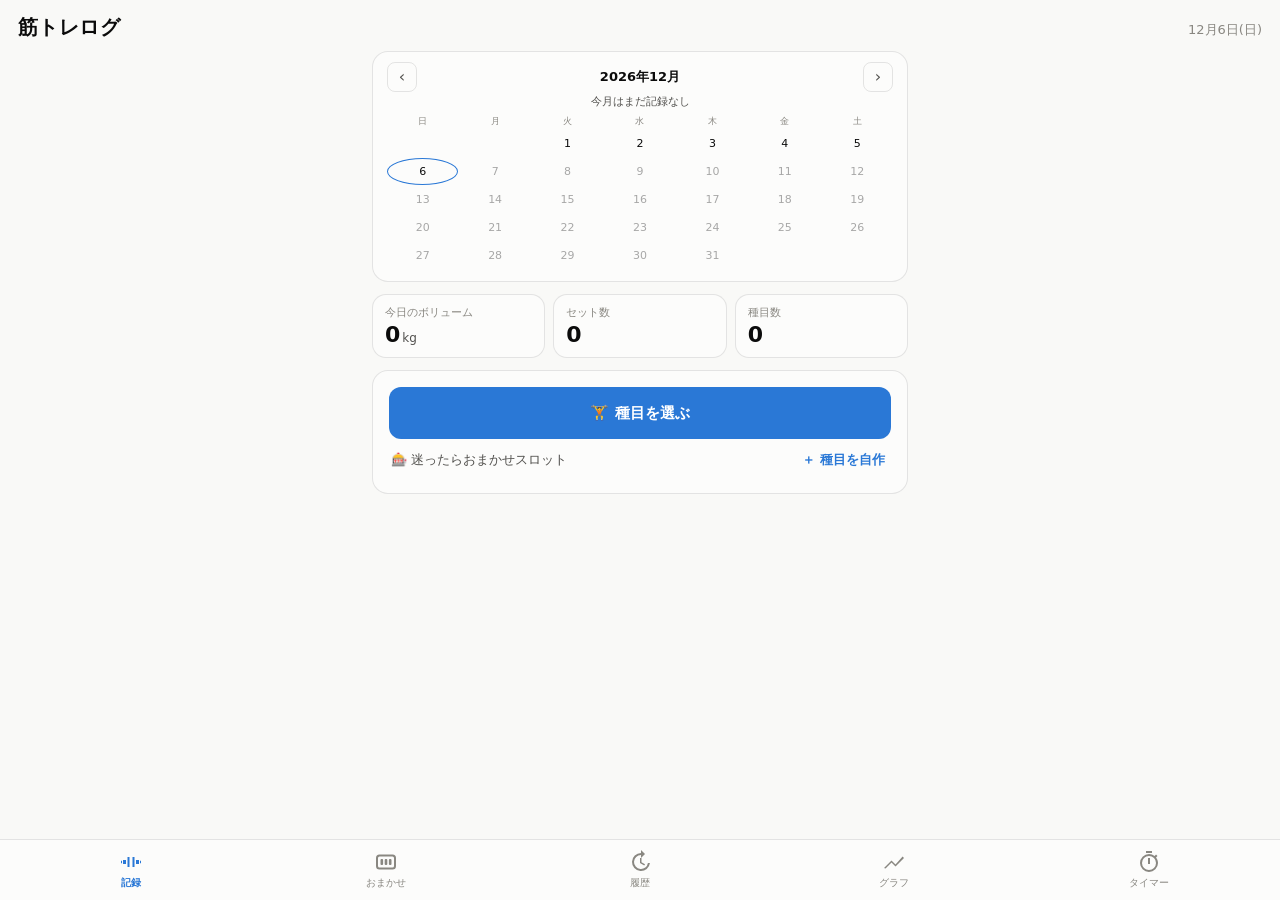
==== index.html @ 4a9fe986 "筋トレログ: PWA workout tracker with anatomy muscle map and form images" ====
﻿<!DOCTYPE html>
<html lang="ja">
<head>
<meta charset="UTF-8">
<meta name="viewport" content="width=device-width, initial-scale=1.0, viewport-fit=cover, user-scalable=no">
<title>筋トレログ</title>
<meta name="description" content="ワークアウト記録・レストタイマー・進捗グラフ">
<meta name="theme-color" content="#2a78d6">
<link rel="manifest" href="manifest.webmanifest">
<link rel="icon" type="image/png" sizes="192x192" href="icon-192.png">
<link rel="apple-touch-icon" href="apple-touch-icon.png">
<meta name="apple-mobile-web-app-capable" content="yes">
<meta name="mobile-web-app-capable" content="yes">
<meta name="apple-mobile-web-app-status-bar-style" content="black-translucent">
<meta name="apple-mobile-web-app-title" content="筋トレ">
<link rel="stylesheet" href="style.css?v=24">
</head>
<body>

<header class="app-header">
  <h1>筋トレログ</h1>
  <div class="header-date" id="headerDate"></div>
</header>

<main id="main">

  <!-- ============ 記録タブ ============ -->
  <section class="page active" id="page-log">
    <div class="card cal-card">
      <div class="cal-head">
        <button class="cal-nav" id="calPrev">‹</button>
        <div class="cal-title" id="calTitle"></div>
        <button class="cal-nav" id="calNext">›</button>
      </div>
      <div class="cal-summary" id="calSummary"></div>
      <div class="cal-grid" id="calGrid"></div>
    </div>

    <div class="stat-row">
      <div class="stat-tile">
        <div class="stat-label">今日のボリューム</div>
        <div class="stat-value"><span id="statVolume">0</span><span class="stat-unit">kg</span></div>
      </div>
      <div class="stat-tile">
        <div class="stat-label">セット数</div>
        <div class="stat-value"><span id="statSets">0</span></div>
      </div>
      <div class="stat-tile">
        <div class="stat-label">種目数</div>
        <div class="stat-value"><span id="statExercises">0</span></div>
      </div>
    </div>

    <div class="card" id="todayCard" hidden>
      <div class="card-title-row">
        <h2>今日のワークアウト ✅</h2>
        <span class="day-vol" id="todayCardSummary"></span>
      </div>
      <div class="session-row">
        <span class="session-item">開始 <b id="sessionStart">--:--</b></span>
        <span class="session-arrow">→</span>
        <span class="session-item">完了 <input type="time" id="sessionEndInput" class="session-end"><span class="session-nextday" id="sessionNextDay" hidden>翌日</span></span>
        <button class="btn-ghost" id="btnEndNow">今おわり</button>
        <span class="session-dur" id="sessionDur"></span>
      </div>
      <div id="todayCardList"></div>
    </div>

    <div class="card select-card">
      <button class="btn-primary btn-big" id="btnOpenPicker">🏋️ 種目を選ぶ</button>
      <div class="select-sub">
        <button class="slot-shortcut-sm" id="goSlot">🎰 迷ったらおまかせスロット</button>
        <button class="btn-ghost" id="btnAddExercise">＋ 種目を自作</button>
      </div>
    </div>

    <div class="card" id="setInputCard" hidden>
      <div class="card-title-row">
        <h2 class="ex-head" id="selectedExHead"><span id="selectedExIcon" class="ex-head-ico"></span><span id="selectedExName">種目</span><span class="detail-hint">詳細 ›</span></h2>
        <button class="btn-ghost btn-danger-ghost" id="btnDeleteExercise">種目削除</button>
      </div>
      <div class="ex-stats" id="exStats" hidden></div>
      <div class="input-col">
        <div class="stepper-block">
          <div class="stepper-label">重量 (kg)</div>
          <div class="stepper">
            <button class="stepper-btn stepper-btn-txt" data-step="-2.5" data-target="weight">−2.5</button>
            <button class="stepper-btn stepper-btn-txt" data-step="-0.5" data-target="weight">−0.5</button>
            <input type="number" id="inputWeight" inputmode="decimal" min="0" step="0.5" value="20">
            <button class="stepper-btn stepper-btn-txt" data-step="0.5" data-target="weight">+0.5</button>
            <button class="stepper-btn stepper-btn-txt" data-step="2.5" data-target="weight">+2.5</button>
          </div>
        </div>
        <div class="stepper-block">
          <div class="stepper-label">回数 (rep)</div>
          <div class="stepper">
            <button class="stepper-btn" data-step="-1" data-target="reps">−</button>
            <input type="number" id="inputReps" inputmode="numeric" min="1" step="1" value="10">
            <button class="stepper-btn" data-step="1" data-target="reps">＋</button>
          </div>
        </div>
      </div>
      <button class="btn-primary btn-big" id="btnLogSet">セットを記録</button>
      <div class="rest-row">
        <button class="btn-secondary rest-adj" id="btnRestMinus">−10</button>
        <button class="btn-secondary btn-rest-main" id="btnQuickRest">▶ 休憩タイマー 1:30</button>
        <button class="btn-secondary rest-adj" id="btnRestPlus">＋10</button>
      </div>
      <label class="toggle-row">
        <span>記録後に休憩タイマー自動スタート</span>
        <input type="checkbox" id="autoTimerToggle">
      </label>
      <div class="today-sets" id="todaySets"></div>
    </div>
  </section>

  <!-- ============ おまかせスロットタブ ============ -->
  <section class="page" id="page-slot">
    <div class="card slot-card">
      <div class="slot-head">
        <div class="slot-title">おまかせスロット</div>
        <div class="slot-lamp" id="slotLamp"><span>GOGO!</span></div>
      </div>
      <div class="slot-mode-label">今日はどこを鍛える？</div>
      <div class="chip-row slot-mode" id="slotModeChips"></div>
      <div class="slot-reels">
        <div class="slot-reel"><div class="reel-strip" id="reelStrip0"></div></div>
        <div class="slot-reel"><div class="reel-strip" id="reelStrip1"></div></div>
        <div class="slot-reel"><div class="reel-strip" id="reelStrip2"></div></div>
      </div>
      <div class="reel-tags" id="reelTags">
        <span>押す系</span><span>引く系</span><span>脚・体幹</span>
      </div>
      <div class="slot-stops">
        <button class="stop-btn stop-1" data-reel="0" disabled>STOP</button>
        <button class="stop-btn stop-2" data-reel="1" disabled>STOP</button>
        <button class="stop-btn stop-3" data-reel="2" disabled>STOP</button>
      </div>
      <button class="btn-primary btn-big" id="btnLever">🎰 レバーを引く</button>
      <div class="slot-hint" id="slotHint">迷った日はスロットにおまかせ！レバーを引いて3種目を決めよう</div>
    </div>
    <div class="card" id="slotResult" hidden>
      <h2>今日のメニュー 💪</h2>
      <div id="slotResultList"></div>
      <button class="btn-secondary btn-big" id="btnRespin">もう一回まわす</button>
    </div>
  </section>

  <!-- ============ 履歴タブ ============ -->
  <section class="page" id="page-history">
    <button class="slot-shortcut" id="btnAddPast">＋ 過去の記録を追加（日付を選んで記録）</button>
    <div id="historyList"></div>
    <div class="card data-card">
      <h2>データ管理</h2>
      <div class="btn-row">
        <button class="btn-secondary" id="btnExport">エクスポート</button>
        <button class="btn-secondary" id="btnImport">インポート</button>
        <button class="btn-secondary btn-danger" id="btnWipe">全削除</button>
      </div>
      <input type="file" id="importFile" accept="application/json" hidden>
    </div>
  </section>

  <!-- ============ グラフタブ ============ -->
  <section class="page" id="page-chart">
    <div class="card">
      <div class="chart-controls">
        <select id="chartExercise" class="select"></select>
        <div class="seg-control" id="metricSeg">
          <button data-metric="max" class="seg-btn active">最大重量</button>
          <button data-metric="volume" class="seg-btn">ボリューム</button>
          <button data-metric="e1rm" class="seg-btn">推定1RM</button>
          <button data-metric="reps" class="seg-btn">回数</button>
        </div>
        <div class="chip-row" id="rangeChips">
          <button class="chip" data-range="30">1ヶ月</button>
          <button class="chip active" data-range="90">3ヶ月</button>
          <button class="chip" data-range="0">全期間</button>
        </div>
      </div>
      <div class="stat-row chart-stats">
        <div class="stat-tile">
          <div class="stat-label">自己ベスト</div>
          <div class="stat-value stat-value-sm"><span id="chartBest">–</span></div>
        </div>
        <div class="stat-tile">
          <div class="stat-label">直近</div>
          <div class="stat-value stat-value-sm"><span id="chartLast">–</span></div>
        </div>
        <div class="stat-tile">
          <div class="stat-label">記録日数</div>
          <div class="stat-value stat-value-sm"><span id="chartDays">–</span></div>
        </div>
      </div>
      <div class="chart-wrap" id="chartWrap">
        <svg id="chartSvg"></svg>
        <div class="chart-tooltip" id="chartTooltip" hidden></div>
        <div class="chart-empty" id="chartEmpty" hidden>まだ記録がありません</div>
      </div>
    </div>
  </section>

  <!-- ============ タイマータブ ============ -->
  <section class="page" id="page-timer">
    <div class="card timer-card">
      <div class="timer-ring-wrap">
        <svg viewBox="0 0 240 240" id="timerSvg">
          <circle class="ring-bg" cx="120" cy="120" r="104"></circle>
          <circle class="ring-fg" cx="120" cy="120" r="104" id="ringFg"></circle>
        </svg>
        <div class="timer-center">
          <div class="timer-time" id="timerDisplay">1:30</div>
          <div class="timer-sub" id="timerSub">休憩タイマー</div>
        </div>
      </div>
      <div class="chip-row timer-presets" id="timerPresets">
        <button class="chip" data-sec="60">60秒</button>
        <button class="chip active" data-sec="90">90秒</button>
        <button class="chip" data-sec="120">2分</button>
        <button class="chip" data-sec="180">3分</button>
      </div>
      <div class="btn-row timer-adjust">
        <button class="btn-secondary" id="btnMinus10">−10秒</button>
        <button class="btn-secondary" id="btnPlus10">＋10秒</button>
      </div>
      <div class="btn-row">
        <button class="btn-primary btn-big" id="btnTimerStart">スタート</button>
        <button class="btn-secondary btn-big" id="btnTimerReset">リセット</button>
      </div>
      <label class="toggle-row">
        <span>終了時にサウンド</span>
        <input type="checkbox" id="soundToggle" checked>
      </label>
      <label class="toggle-row">
        <span>終了時に通知</span>
        <input type="checkbox" id="notifyToggle" checked>
      </label>
      <div class="notify-hint" id="notifyHint" hidden>iPhoneでは Safari の共有メニューから「ホーム画面に追加」したアプリでのみ通知が届きます（iOS 16.4以降）</div>
    </div>
  </section>

</main>

<!-- 実行中タイマーの浮きピル -->
<button class="timer-pill" id="timerPill" hidden>⏱ <span id="timerPillTime"></span></button>

<nav class="bottom-nav">
  <button class="nav-btn active" data-page="log">
    <svg viewBox="0 0 24 24"><path d="M4 14h3v-4H4v4zm13-4v4h3v-4h-3zM8.5 17h2V7h-2v10zm5-10v10h2V7h-2zM2 13.2h1v-2.4H2v2.4zm19-2.4v2.4h1v-2.4h-1z"/></svg>
    <span>記録</span>
  </button>
  <button class="nav-btn" data-page="slot">
    <svg viewBox="0 0 24 24"><rect x="3" y="5.5" width="18" height="13" rx="2.5" fill="none" stroke="currentColor" stroke-width="2"/><rect x="6.5" y="9" width="2.6" height="6" rx="1" /><rect x="10.7" y="9" width="2.6" height="6" rx="1"/><rect x="14.9" y="9" width="2.6" height="6" rx="1"/></svg>
    <span>おまかせ</span>
  </button>
  <button class="nav-btn" data-page="history">
    <svg viewBox="0 0 24 24"><path d="M13 3a9 9 0 1 0 8.95 10h-2.02A7 7 0 1 1 13 5v3l4-4-4-4v3zm-1 5v5l4.25 2.52.77-1.28-3.52-2.09V8H12z"/></svg>
    <span>履歴</span>
  </button>
  <button class="nav-btn" data-page="chart">
    <svg viewBox="0 0 24 24"><path d="M3.5 18.5l6-6 4 4L22 7.92 20.59 6.5l-7.09 8-4-4L2 18l1.5.5z"/></svg>
    <span>グラフ</span>
  </button>
  <button class="nav-btn" data-page="timer">
    <svg viewBox="0 0 24 24"><path d="M15 1H9v2h6V1zm-4 13h2V8h-2v6zm8.03-6.61l1.42-1.42-1.41-1.41-1.42 1.42A8.96 8.96 0 0 0 12 4a9 9 0 1 0 9 9c0-2.12-.74-4.07-1.97-5.61zM12 20a7 7 0 1 1 0-14 7 7 0 0 1 0 14z"/></svg>
    <span>タイマー</span>
  </button>
</nav>

<!-- 種目詳細サブページ -->
<div class="picker" id="exDetailPage" hidden>
  <div class="picker-head">
    <h2 class="ex-head"><span id="detailIcon" class="ex-head-ico"></span><span id="detailName"></span></h2>
    <button class="btn-ghost" id="detailClose">閉じる</button>
  </div>
  <div class="detail-sub" id="detailSub"></div>
  <div class="picker-list detail-body">
    <div class="detail-visual">
      <div class="detail-anim" id="detailAnim"></div>
      <div class="detail-muscle" id="muscleMap"></div>
    </div>
    <div class="muscle-label" id="muscleLabel"></div>
    <div class="stat-row">
      <div class="stat-tile"><div class="stat-label">自己ベスト</div><div class="stat-value stat-value-sm" id="dBest">–</div></div>
      <div class="stat-tile"><div class="stat-label">推定1RM</div><div class="stat-value stat-value-sm" id="dE1rm">–</div></div>
      <div class="stat-tile"><div class="stat-label">前回</div><div class="stat-value stat-value-sm" id="dPrev">–</div></div>
    </div>
    <div class="stat-row">
      <div class="stat-tile"><div class="stat-label">累計セット</div><div class="stat-value stat-value-sm" id="dSets">–</div></div>
      <div class="stat-tile"><div class="stat-label">総ボリューム</div><div class="stat-value stat-value-sm" id="dVol">–</div></div>
      <div class="stat-tile"><div class="stat-label">記録日数</div><div class="stat-value stat-value-sm" id="dDays">–</div></div>
    </div>
    <div class="btn-row detail-actions">
      <button class="btn-primary" id="detailGoLog">この種目を記録する</button>
      <button class="btn-secondary" id="detailGoChart">詳しいグラフ</button>
    </div>
    <button class="btn-secondary btn-big detail-video" id="detailVideo">▶ もっと詳しい動画を探す（YouTube）</button>
    <h2 class="detail-h2" id="detailChartTitle">推移（最大重量）</h2>
    <div class="detail-chart">
      <svg id="detailChartSvg"></svg>
      <div class="chart-empty" id="detailChartEmpty" hidden>まだ記録がありません</div>
    </div>
    <label class="field-label detail-memo-label">メモ（シート高さ・グリップ幅・マシン番号など）
      <textarea id="detailMemo" class="detail-memo" rows="3" placeholder="例: シート4、グリップ広め、フォーム注意点…"></textarea>
    </label>
    <h2 class="detail-h2">これまでの記録</h2>
    <div id="detailHistory"></div>
  </div>
</div>

<!-- 種目検索サブページ -->
<div class="picker" id="pickerPage" hidden>
  <div class="picker-head">
    <input type="search" id="pickerSearch" class="picker-search" placeholder="種目名で検索…">
    <button class="btn-ghost" id="pickerClose">閉じる</button>
  </div>
  <div class="chip-row" id="pickerPartChips"></div>
  <div class="chip-row equip-row" id="pickerEquipChips"></div>
  <div class="picker-list" id="pickerList"></div>
</div>

<!-- 種目追加モーダル -->
<div class="modal-backdrop" id="modalBackdrop" hidden>
  <div class="modal">
    <h2>種目を追加</h2>
    <label class="field-label">種目名
      <input type="text" id="newExName" placeholder="例: インクラインベンチ">
    </label>
    <label class="field-label">部位
      <select id="newExPart" class="select"></select>
    </label>
    <label class="field-label">器具
      <select id="newExEquip" class="select"></select>
    </label>
    <div class="btn-row">
      <button class="btn-secondary" id="btnModalCancel">キャンセル</button>
      <button class="btn-primary" id="btnModalAdd">追加</button>
    </div>
  </div>
</div>

<!-- 過去記録の追加・編集モーダル -->
<div class="modal-backdrop" id="editSetBackdrop" hidden>
  <div class="modal">
    <h2 id="editSetTitle">セットを追加</h2>
    <div class="edit-set-date" id="editSetDate"></div>
    <label class="field-label" id="editSetDateLabel" hidden>日付
      <input type="date" id="editSetDateInput">
    </label>
    <label class="field-label">種目
      <select id="editSetEx" class="select"></select>
    </label>
    <label class="field-label">重量 (kg)
      <input type="number" id="editSetWeight" step="0.5" min="0" inputmode="decimal">
    </label>
    <label class="field-label">回数 (rep)
      <input type="number" id="editSetReps" step="1" min="1" inputmode="numeric">
    </label>
    <div class="btn-row">
      <button class="btn-secondary" id="editSetCancel">キャンセル</button>
      <button class="btn-primary" id="editSetSave">保存</button>
    </div>
  </div>
</div>

<div class="toast" id="toast" hidden></div>

<script src="icons.js?v=24"></script>
<script src="muscle.js?v=24"></script>
<script src="app.js?v=24"></script>
</body>
</html>
---- style.css ----
/* ===== 筋トレログ ===== */
:root {
  color-scheme: light;
  --surface-1: #fcfcfb;      /* card / chart surface */
  --page: #f9f9f7;           /* page plane */
  --text-primary: #0b0b0b;
  --text-secondary: #52514e;
  --text-muted: #898781;
  --grid: #e1e0d9;
  --baseline: #c3c2b7;
  --border: rgba(11, 11, 11, 0.10);
  --series-1: #2a78d6;       /* categorical slot 1 (blue) */
  --series-1-soft: rgba(42, 120, 214, 0.12);
  --accent: #2a78d6;
  --accent-ink: #ffffff;
  --danger: #d03b3b;
  --good: #006300;
  --nav-bg: rgba(252, 252, 251, 0.92);
}
@media (prefers-color-scheme: dark) {
  :root:not([data-theme="light"]) {
    color-scheme: dark;
    --surface-1: #1a1a19;
    --page: #0d0d0d;
    --text-primary: #ffffff;
    --text-secondary: #c3c2b7;
    --text-muted: #898781;
    --grid: #2c2c2a;
    --baseline: #383835;
    --border: rgba(255, 255, 255, 0.10);
    --series-1: #3987e5;
    --series-1-soft: rgba(57, 135, 229, 0.16);
    --accent: #3987e5;
    --accent-ink: #ffffff;
    --danger: #e66767;
    --good: #0ca30c;
    --nav-bg: rgba(26, 26, 25, 0.92);
  }
}

* { margin: 0; padding: 0; box-sizing: border-box; }
[hidden] { display: none !important; }
html { -webkit-text-size-adjust: 100%; }
body {
  font-family: system-ui, -apple-system, "Segoe UI", "Hiragino Sans", "Yu Gothic UI", sans-serif;
  background: var(--page);
  color: var(--text-primary);
  min-height: 100dvh;
  padding-bottom: calc(72px + env(safe-area-inset-bottom));
  -webkit-tap-highlight-color: transparent;
  overscroll-behavior-y: contain;
}
button { font-family: inherit; cursor: pointer; }
input, select { font-family: inherit; }

/* ===== header ===== */
.app-header {
  display: flex; align-items: baseline; justify-content: space-between;
  padding: calc(14px + env(safe-area-inset-top)) 18px 10px;
}
.app-header h1 { font-size: 20px; font-weight: 700; letter-spacing: 0.02em; }
.header-date { font-size: 13px; color: var(--text-muted); }

/* ===== pages ===== */
main { padding: 0 12px; max-width: 560px; margin: 0 auto; }
.page { display: none; }
.page.active { display: block; }

/* ===== cards & tiles ===== */
.card {
  background: var(--surface-1);
  border: 1px solid var(--border);
  border-radius: 16px;
  padding: 16px;
  margin-bottom: 12px;
}
.card h2 { font-size: 15px; font-weight: 600; margin-bottom: 10px; }
.card-title-row { display: flex; justify-content: space-between; align-items: center; margin-bottom: 10px; }
.card-title-row h2 { margin-bottom: 0; }

.stat-row { display: flex; gap: 8px; margin-bottom: 12px; }
.stat-tile {
  flex: 1; background: var(--surface-1); border: 1px solid var(--border);
  border-radius: 14px; padding: 10px 12px; min-width: 0;
}
.stat-label { font-size: 11px; color: var(--text-muted); margin-bottom: 2px; white-space: nowrap; }
.stat-value { font-size: 22px; font-weight: 700; }
.stat-value-sm { font-size: 17px; }
.stat-unit { font-size: 12px; font-weight: 400; color: var(--text-secondary); margin-left: 2px; }

/* ===== chips ===== */
.chip-row { display: flex; gap: 6px; flex-wrap: wrap; margin-bottom: 10px; }
.chip {
  border: 1px solid var(--border); background: transparent; color: var(--text-secondary);
  border-radius: 999px; padding: 6px 13px; font-size: 13px;
}
.chip.active { background: var(--accent); color: var(--accent-ink); border-color: var(--accent); font-weight: 600; }
.equip-row { padding-top: 2px; border-top: 1px dashed var(--grid); }
.chip-sm { padding: 4px 11px; font-size: 12px; }

/* ===== exercise grid ===== */
.exercise-grid { display: grid; grid-template-columns: repeat(2, 1fr); gap: 8px; }
.ex-btn {
  border: 1px solid var(--border); background: transparent; color: var(--text-primary);
  border-radius: 12px; padding: 10px; font-size: 14px; text-align: left;
  display: flex; flex-direction: row; align-items: center; gap: 9px;
}
.ex-ico { flex-shrink: 0; color: var(--text-secondary); }
.ex-ico svg { width: 30px; height: 30px; display: block; }
.ex-txt { display: flex; flex-direction: column; gap: 2px; min-width: 0; }
.ex-btn .ex-name { white-space: nowrap; overflow: hidden; text-overflow: ellipsis; }
.ex-btn .ex-part { font-size: 11px; color: var(--text-muted); }
.ex-btn.active { border-color: var(--accent); background: var(--series-1-soft); }
.ex-btn.active .ex-name { color: var(--accent); font-weight: 700; }
.ex-btn.active .ex-ico { color: var(--accent); }
.ex-head { display: flex; align-items: center; gap: 8px; min-width: 0; }
.ex-head-ico { color: var(--accent); flex-shrink: 0; }
.ex-head-ico svg { width: 26px; height: 26px; display: block; }

/* ===== steppers ===== */
.input-col { display: flex; flex-direction: column; gap: 10px; margin-bottom: 12px; }
.stepper-block { flex: 1; }
.stepper-btn.stepper-btn-txt { font-size: 13px; font-weight: 700; width: 52px; }
.stepper-label { font-size: 12px; color: var(--text-muted); margin-bottom: 4px; }
.stepper { display: flex; border: 1px solid var(--border); border-radius: 12px; overflow: hidden; }
.stepper-btn {
  width: 46px; min-height: 48px; border: none; background: transparent;
  font-size: 20px; color: var(--accent); flex-shrink: 0;
}
.stepper input {
  flex: 1; width: 100%; min-width: 0; border: none; background: transparent; text-align: center;
  font-size: 20px; font-weight: 700; color: var(--text-primary); outline: none;
  -moz-appearance: textfield; appearance: textfield;
}
.stepper input::-webkit-outer-spin-button, .stepper input::-webkit-inner-spin-button { -webkit-appearance: none; }

/* ===== buttons ===== */
.btn-primary {
  background: var(--accent); color: var(--accent-ink); border: none;
  border-radius: 12px; padding: 12px 18px; font-size: 15px; font-weight: 700;
}
.btn-primary:active { opacity: 0.85; }
.btn-secondary {
  background: transparent; color: var(--text-primary); border: 1px solid var(--border);
  border-radius: 12px; padding: 12px 18px; font-size: 14px; font-weight: 600;
}
.btn-big { width: 100%; min-height: 52px; }
.btn-ghost {
  background: none; border: none; color: var(--accent); font-size: 13px; font-weight: 600; padding: 6px;
}
.btn-danger { color: var(--danger); border-color: var(--danger); }
.btn-danger-ghost { color: var(--danger); }
.btn-row { display: flex; gap: 8px; }
.btn-row > * { flex: 1; }

.toggle-row {
  display: flex; justify-content: space-between; align-items: center;
  font-size: 13px; color: var(--text-secondary); margin-top: 12px; gap: 8px;
}
.toggle-row input { width: 20px; height: 20px; accent-color: var(--accent); flex-shrink: 0; }

/* ===== today's sets ===== */
.today-sets { margin-top: 14px; }
.set-row {
  display: flex; align-items: center; gap: 10px; padding: 9px 4px;
  border-top: 1px solid var(--grid); font-size: 14px;
}
.set-num { color: var(--text-muted); font-size: 12px; width: 44px; flex-shrink: 0; }
.set-detail { flex: 1; font-variant-numeric: tabular-nums; }
.set-vol { color: var(--text-secondary); font-size: 12px; }
.set-del {
  border: none; background: none; color: var(--text-muted); font-size: 17px;
  width: 34px; height: 34px; border-radius: 8px; flex-shrink: 0;
}
.set-del:active { color: var(--danger); }
.set-best { color: var(--good); font-size: 11px; font-weight: 700; }

/* ===== history ===== */
.day-card { margin-bottom: 12px; }
.day-head { display: flex; justify-content: space-between; align-items: baseline; margin-bottom: 8px; }
.day-date { font-size: 15px; font-weight: 700; }
.day-vol { font-size: 12px; color: var(--text-secondary); }
.day-ex { padding: 8px 0; border-top: 1px solid var(--grid); }
.day-ex-name { font-size: 13px; font-weight: 600; margin-bottom: 4px; }
.day-ex-sets { display: flex; flex-wrap: wrap; gap: 5px; }
.hist-set {
  display: inline-flex; align-items: center; gap: 5px;
  border: 1px solid var(--border); border-radius: 8px; padding: 4px 8px;
  font-size: 12px; font-variant-numeric: tabular-nums; color: var(--text-secondary);
}
.hist-set button { border: none; background: none; color: var(--text-muted); font-size: 13px; padding: 0 1px; }
.history-empty { text-align: center; color: var(--text-muted); padding: 44px 0; font-size: 14px; }
.session-row {
  display: flex; align-items: center; gap: 7px; flex-wrap: wrap;
  font-size: 12px; color: var(--text-secondary); margin-bottom: 10px;
}
.session-item b { font-size: 14px; color: var(--text-primary); font-variant-numeric: tabular-nums; }
.session-arrow { color: var(--text-muted); }
.session-end {
  border: 1px solid var(--border); border-radius: 8px; padding: 4px 6px;
  background: transparent; color: var(--text-primary); font-size: 13px; font-family: inherit;
}
.session-dur { color: var(--good); font-weight: 700; font-size: 13px; }
.day-time { font-size: 12px; color: var(--text-muted); margin: -2px 0 6px; }
.ex-stats { display: flex; gap: 6px; margin-bottom: 12px; }
.ex-stat {
  flex: 1; min-width: 0; border: 1px solid var(--border); border-radius: 10px; padding: 6px 9px;
}
.ex-stat-label { display: block; font-size: 10px; color: var(--text-muted); }
.ex-stat-val { display: block; font-size: 13px; font-weight: 700; white-space: nowrap; overflow: hidden; text-overflow: ellipsis; }
.ex-stat-empty { font-size: 12px; color: var(--text-muted); border-style: dashed; }
.today-ex-name {
  display: flex; align-items: center; gap: 8px; width: 100%;
  background: none; border: none; color: var(--text-primary);
  font-size: 13px; font-weight: 600; padding: 0 0 5px; text-align: left;
}
.today-ex-ico { color: var(--accent); flex-shrink: 0; }
.today-ex-ico svg { width: 22px; height: 22px; display: block; }
.today-ex-label { flex: 1; min-width: 0; overflow: hidden; text-overflow: ellipsis; white-space: nowrap; }
.today-ex-count { color: var(--good); font-size: 12px; flex-shrink: 0; }
.data-card h2 { margin-bottom: 10px; }

/* ===== chart ===== */
.chart-controls { display: flex; flex-direction: column; gap: 10px; margin-bottom: 12px; }
.select {
  width: 100%; padding: 11px 12px; border: 1px solid var(--border); border-radius: 12px;
  background: var(--surface-1); color: var(--text-primary); font-size: 15px;
}
.seg-control { display: flex; border: 1px solid var(--border); border-radius: 12px; overflow: hidden; }
.seg-btn {
  flex: 1; border: none; background: transparent; color: var(--text-secondary);
  padding: 9px 2px; font-size: 12px;
}
.seg-btn.active { background: var(--accent); color: var(--accent-ink); font-weight: 700; }
.chart-stats { margin-bottom: 8px; }
.chart-wrap { position: relative; width: 100%; height: 240px; }
#chartSvg { width: 100%; height: 100%; display: block; touch-action: pan-y; }
.chart-tooltip {
  position: absolute; pointer-events: none; background: var(--surface-1);
  border: 1px solid var(--border); border-radius: 10px; padding: 7px 10px;
  font-size: 12px; box-shadow: 0 4px 14px rgba(0,0,0,0.18); white-space: nowrap; z-index: 5;
}
.chart-tooltip .tt-date { color: var(--text-muted); font-size: 11px; }
.chart-tooltip .tt-val { font-weight: 700; font-size: 14px; }
.chart-empty {
  position: absolute; inset: 0; display: flex; align-items: center; justify-content: center;
  color: var(--text-muted); font-size: 14px;
}

/* ===== おまかせスロット ===== */
.slot-shortcut {
  display: block; width: 100%; text-align: left;
  background: var(--surface-1); border: 1px dashed var(--accent);
  border-radius: 14px; padding: 12px 14px; margin-bottom: 12px;
  color: var(--text-secondary); font-size: 13px;
}
.slot-shortcut b { color: var(--accent); }
.slot-card { display: flex; flex-direction: column; gap: 12px; }
.slot-mode-label { font-size: 12px; color: var(--text-muted); margin-bottom: -6px; }
.slot-mode { margin-bottom: 0; }
.rest-row { display: flex; gap: 8px; margin-top: 8px; }
.rest-adj { width: 62px; flex-shrink: 0; padding: 12px 0; font-variant-numeric: tabular-nums; }
.btn-rest-main { flex: 1; min-height: 52px; }
.title-actions { display: flex; gap: 2px; flex-shrink: 0; }

/* ===== カレンダー（コンパクト） ===== */
.cal-card { padding: 10px 14px 12px; }
.cal-head { display: flex; align-items: center; justify-content: space-between; margin-bottom: 2px; }
.cal-nav {
  width: 30px; height: 30px; border: 1px solid var(--border); border-radius: 8px;
  background: none; color: var(--text-secondary); font-size: 16px; line-height: 1;
}
.cal-title { font-size: 13px; font-weight: 700; }
.cal-summary { font-size: 11px; color: var(--text-secondary); margin-bottom: 5px; text-align: center; }
.cal-grid { display: grid; grid-template-columns: repeat(7, 1fr); gap: 1px; }
.cal-w { text-align: center; font-size: 9px; color: var(--text-muted); padding: 1px 0; }
.cal-day {
  height: 27px; display: flex; align-items: center; justify-content: center;
  border: none; background: none; border-radius: 50%; font-size: 11px;
  color: var(--text-primary); font-variant-numeric: tabular-nums; position: relative; padding: 0;
}
.cal-day.hit { background: var(--series-1-soft); color: var(--accent); font-weight: 700; }
.cal-day.hit::after {
  content: ""; position: absolute; bottom: 1px; width: 3px; height: 3px;
  border-radius: 50%; background: var(--accent);
}
.cal-day.today { outline: 1.5px solid var(--accent); outline-offset: -1.5px; }

/* ===== 種目選択カード ===== */
.select-card { display: flex; flex-direction: column; gap: 4px; }
.select-sub { display: flex; align-items: center; justify-content: space-between; gap: 8px; }
.slot-shortcut-sm {
  background: none; border: none; color: var(--text-secondary); font-size: 13px;
  padding: 8px 2px; text-align: left;
}

/* ===== 種目詳細サブページ ===== */
.detail-hint { font-size: 11px; color: var(--text-muted); font-weight: 400; flex-shrink: 0; }
#selectedExHead { cursor: pointer; }
.detail-sub { font-size: 12px; color: var(--text-muted); margin: -4px 0 10px; }
.detail-body { display: flex; flex-direction: column; gap: 4px; }
.detail-actions { margin: 8px 0; }
.detail-actions > * { padding: 12px 8px; font-size: 14px; }
.detail-memo {
  width: 100%; border: 1px solid var(--border); border-radius: 12px; padding: 10px 12px;
  background: transparent; color: var(--text-primary); font-size: 14px; font-family: inherit;
  resize: vertical;
}
.detail-memo-label { margin-bottom: 8px; }
.detail-h2 { font-size: 14px; font-weight: 700; margin: 6px 0 2px; }
.detail-video { margin: 2px 0 6px; }
.detail-visual {
  display: flex; justify-content: space-around; align-items: center;
  gap: 8px; padding: 6px 0 2px;
}
.detail-anim { position: relative; flex-shrink: 0; }
/* 実写フォーム画像 (開始⇄終了クロスフェード) */
.anim-photo {
  position: relative; width: 148px; height: 128px;
  background: #fff; border-radius: 12px; border: 1px solid var(--border);
  overflow: hidden;
}
.anim-photo img {
  position: absolute; inset: 4px; width: calc(100% - 8px); height: calc(100% - 8px);
  object-fit: contain;
}
.ap-pair .ap1 { animation: ap-fade 2.6s ease-in-out infinite; }
@keyframes ap-fade {
  0%, 42% { opacity: 0; }
  50%, 92% { opacity: 1; }
  100% { opacity: 0; }
}
.ap-single .ap0 { animation: ap-zoom 3s ease-in-out infinite; }
@keyframes ap-zoom {
  0%, 100% { transform: scale(1); }
  50% { transform: scale(1.06); }
}
/* フォームアニメも「白グレーの体 + 効く部位だけ赤」で筋肉マップとお揃いに */
.detail-anim svg { width: 124px; height: 124px; color: var(--text-muted); display: block; }
.detail-anim::after {
  content: "フォーム"; position: absolute; bottom: -4px; left: 50%; transform: translateX(-50%);
  font-size: 10px; color: var(--text-muted); white-space: nowrap;
}
.detail-muscle { flex-shrink: 0; }
.detail-muscle > svg { width: 150px; height: 116px; display: block; }
.photo-wrap { display: flex; justify-content: center; gap: 12px; align-items: flex-end; }
.photo-body { position: relative; height: 150px; }
.photo-body img { height: 100%; width: auto; display: block; }
.photo-ov { position: absolute; inset: 0; width: 100%; height: 100%; }
.pm {
  position: absolute; inset: 0; pointer-events: none;
  -webkit-mask-size: 100% 100%; mask-size: 100% 100%;
  -webkit-mask-repeat: no-repeat; mask-repeat: no-repeat;
  mix-blend-mode: multiply;
}
.pm-main { background: #e3202a; animation: pm-pulse 1.5s ease-in-out infinite; }
.pm-sub { background: #ff9100; opacity: 0.72; }
@keyframes pm-pulse { 0%, 100% { opacity: 0.78; } 50% { opacity: 1; } }
.photo-tag {
  position: absolute; bottom: -12px; left: 50%; transform: translateX(-50%);
  font-size: 9px; color: var(--text-muted);
}
.photo-credit { text-align: center; font-size: 8.5px; color: var(--text-muted); margin-top: 14px; }
.muscle-label {
  font-size: 12px; color: var(--text-secondary); text-align: center;
  margin: 6px 0 8px; line-height: 1.6;
}
.cal-day.future { opacity: 0.35; }
.detail-chart { position: relative; height: 150px; margin-bottom: 6px; }
#detailChartSvg { width: 100%; height: 100%; display: block; }
.day-head-r { display: flex; align-items: center; gap: 2px; }
.day-add { padding: 2px 4px; font-size: 12px; }
.hist-set-edit { border: none; background: none; color: inherit; font: inherit; padding: 0; }
.edit-set-date { font-size: 13px; color: var(--text-secondary); margin-top: -8px; }
#editSetDateInput {
  padding: 10px 12px; border: 1px solid var(--border); border-radius: 12px;
  background: transparent; color: var(--text-primary); font-size: 15px; font-family: inherit;
}
.session-nextday { font-size: 10px; color: var(--danger); font-weight: 700; margin-left: 3px; }
.day-ex-link {
  background: none; border: none; padding: 0; font: inherit; text-align: left;
  color: var(--accent); width: auto;
}

/* ===== 種目検索サブページ ===== */
.picker {
  position: fixed; inset: 0; z-index: 45; background: var(--page);
  display: flex; flex-direction: column;
  padding: calc(12px + env(safe-area-inset-top)) 14px calc(12px + env(safe-area-inset-bottom));
}
.picker-head { display: flex; gap: 8px; align-items: center; margin-bottom: 10px; }
.picker-search {
  flex: 1; padding: 11px 14px; border: 1px solid var(--border); border-radius: 12px;
  background: var(--surface-1); color: var(--text-primary); font-size: 15px; outline: none;
}
.picker-search:focus { border-color: var(--accent); }
.picker-list { flex: 1; overflow-y: auto; -webkit-overflow-scrolling: touch; }
.picker-row {
  display: flex; align-items: center; gap: 10px; width: 100%;
  padding: 10px 6px; background: none; border: none; border-bottom: 1px solid var(--grid);
  color: var(--text-primary); text-align: left; font-size: 14px;
}
.picker-row:active { background: var(--series-1-soft); }
.pr-ico { color: var(--text-secondary); flex-shrink: 0; }
.pr-ico svg { width: 32px; height: 32px; display: block; }
.pr-txt { flex: 1; min-width: 0; }
.pr-name { display: block; font-weight: 600; white-space: nowrap; overflow: hidden; text-overflow: ellipsis; }
.pr-sub { display: block; font-size: 12px; color: var(--text-muted); }
.slot-head { display: flex; justify-content: space-between; align-items: center; }
.slot-title { font-size: 15px; font-weight: 700; }
.slot-lamp {
  border: 2px solid var(--border); border-radius: 999px; padding: 4px 14px;
  font-size: 13px; font-weight: 800; letter-spacing: 0.06em; color: var(--text-muted);
  font-style: italic; user-select: none; transition: all 0.2s;
}
.slot-lamp.lit {
  color: #7a4c00; background: #ffd94a; border-color: #f5b301;
  animation: lamp-flash 0.45s infinite alternate;
}
@keyframes lamp-flash {
  from { box-shadow: 0 0 6px 1px rgba(255, 200, 20, 0.55); }
  to   { box-shadow: 0 0 22px 6px rgba(255, 180, 0, 0.9); background: #ffe98a; }
}
.slot-reels { display: flex; gap: 8px; }
.slot-reel {
  flex: 1; height: 92px; overflow: hidden; position: relative;
  border: 2px solid var(--border); border-radius: 12px; background: var(--page);
  min-width: 0;
}
.slot-reel::before, .slot-reel::after {
  content: ""; position: absolute; left: 0; right: 0; height: 14px; z-index: 2; pointer-events: none;
}
.slot-reel::before { top: 0; background: linear-gradient(var(--page), transparent); }
.slot-reel::after { bottom: 0; background: linear-gradient(transparent, var(--page)); }
.reel-strip { will-change: transform; }
.reel-strip.blur { filter: blur(1.5px); }
.reel-item {
  height: 92px; display: flex; flex-direction: column; align-items: center;
  justify-content: center; gap: 5px; padding: 4px 3px;
}
.reel-item svg { width: 36px; height: 36px; color: var(--text-primary); }
.reel-item span {
  font-size: 10.5px; line-height: 1.15; text-align: center; color: var(--text-secondary);
  overflow: hidden; max-height: 2.3em;
}
.reel-tags { display: flex; gap: 8px; margin-top: -6px; }
.reel-tags span { flex: 1; text-align: center; font-size: 10px; color: var(--text-muted); }
.slot-stops { display: flex; gap: 8px; justify-content: space-around; }
.stop-btn {
  width: 58px; height: 58px; border-radius: 50%; border: none;
  color: #fff; font-size: 11px; font-weight: 800; letter-spacing: 0.04em;
  box-shadow: 0 4px 0 rgba(0, 0, 0, 0.25); transition: transform 0.06s, box-shadow 0.06s;
}
.stop-btn:active { transform: translateY(3px); box-shadow: 0 1px 0 rgba(0, 0, 0, 0.25); }
.stop-btn:disabled { opacity: 0.35; box-shadow: none; }
.stop-1 { background: #2a78d6; }
.stop-2 { background: #eda100; }
.stop-3 { background: #e34948; }
.slot-hint { font-size: 12px; color: var(--text-muted); text-align: center; }
.slot-result-row {
  display: flex; align-items: center; gap: 10px; padding: 10px 0;
  border-top: 1px solid var(--grid);
}
.slot-result-row .sr-ico { color: var(--accent); flex-shrink: 0; }
.slot-result-row .sr-ico svg { width: 34px; height: 34px; display: block; }
.sr-txt { flex: 1; min-width: 0; }
.sr-name, .sr-prev { display: block; }
.sr-name { font-size: 14px; font-weight: 700; }
.sr-prev { font-size: 12px; color: var(--text-muted); }
.sr-go {
  flex-shrink: 0; border: 1px solid var(--accent); color: var(--accent); background: none;
  border-radius: 10px; padding: 8px 12px; font-size: 13px; font-weight: 700;
}
#slotResult .btn-big { margin-top: 12px; }

/* ===== timer ===== */
.timer-card { display: flex; flex-direction: column; gap: 14px; align-items: center; padding-top: 22px; }
.timer-ring-wrap { position: relative; width: min(64vw, 250px); aspect-ratio: 1; }
#timerSvg { width: 100%; height: 100%; transform: rotate(-90deg); }
.ring-bg { fill: none; stroke: var(--grid); stroke-width: 10; }
.ring-fg {
  fill: none; stroke: var(--series-1); stroke-width: 10; stroke-linecap: round;
  stroke-dasharray: 653.45; stroke-dashoffset: 0; transition: stroke-dashoffset 0.3s linear;
}
.timer-center {
  position: absolute; inset: 0; display: flex; flex-direction: column;
  align-items: center; justify-content: center; gap: 2px;
}
.timer-time { font-size: 46px; font-weight: 700; font-variant-numeric: tabular-nums; }
.timer-sub { font-size: 12px; color: var(--text-muted); }
.timer-presets, .timer-adjust { margin-bottom: 0; }
.timer-card .btn-row { width: 100%; }
.timer-card .toggle-row { width: 100%; margin-top: 0; }
.notify-hint { font-size: 11px; color: var(--text-muted); line-height: 1.5; }

/* 実行中タイマーピル */
.timer-pill {
  position: fixed; right: 14px; bottom: calc(84px + env(safe-area-inset-bottom));
  background: var(--accent); color: var(--accent-ink); border: none; border-radius: 999px;
  padding: 9px 15px; font-size: 14px; font-weight: 700; font-variant-numeric: tabular-nums;
  box-shadow: 0 4px 14px rgba(0,0,0,0.25); z-index: 30;
}

/* ===== bottom nav ===== */
.bottom-nav {
  position: fixed; left: 0; right: 0; bottom: 0; display: flex;
  background: var(--nav-bg); backdrop-filter: blur(12px); -webkit-backdrop-filter: blur(12px);
  border-top: 1px solid var(--border);
  padding: 6px 4px calc(6px + env(safe-area-inset-bottom));
  z-index: 20;
}
.nav-btn {
  flex: 1; border: none; background: none; color: var(--text-muted);
  display: flex; flex-direction: column; align-items: center; gap: 2px;
  font-size: 10px; padding: 4px 0;
}
.nav-btn svg { width: 24px; height: 24px; fill: currentColor; }
.nav-btn.active { color: var(--accent); font-weight: 700; }

/* ===== modal ===== */
.modal-backdrop {
  position: fixed; inset: 0; background: rgba(0,0,0,0.45); z-index: 50;
  display: flex; align-items: center; justify-content: center; padding: 24px;
}
.modal {
  background: var(--surface-1); border-radius: 18px; padding: 20px; width: 100%; max-width: 380px;
  display: flex; flex-direction: column; gap: 14px;
}
.modal h2 { font-size: 17px; }
.field-label { display: flex; flex-direction: column; gap: 6px; font-size: 13px; color: var(--text-secondary); }
.field-label input, .field-label select {
  padding: 11px 12px; border: 1px solid var(--border); border-radius: 12px;
  background: transparent; color: var(--text-primary); font-size: 15px;
}

/* ===== toast ===== */
.toast {
  position: fixed; left: 50%; transform: translateX(-50%);
  bottom: calc(88px + env(safe-area-inset-bottom));
  background: var(--text-primary); color: var(--page);
  border-radius: 999px; padding: 10px 18px; font-size: 13px; font-weight: 600;
  z-index: 60; opacity: 0; transition: opacity 0.25s;
  pointer-events: none; white-space: nowrap;
}
.toast.show { opacity: 1; }
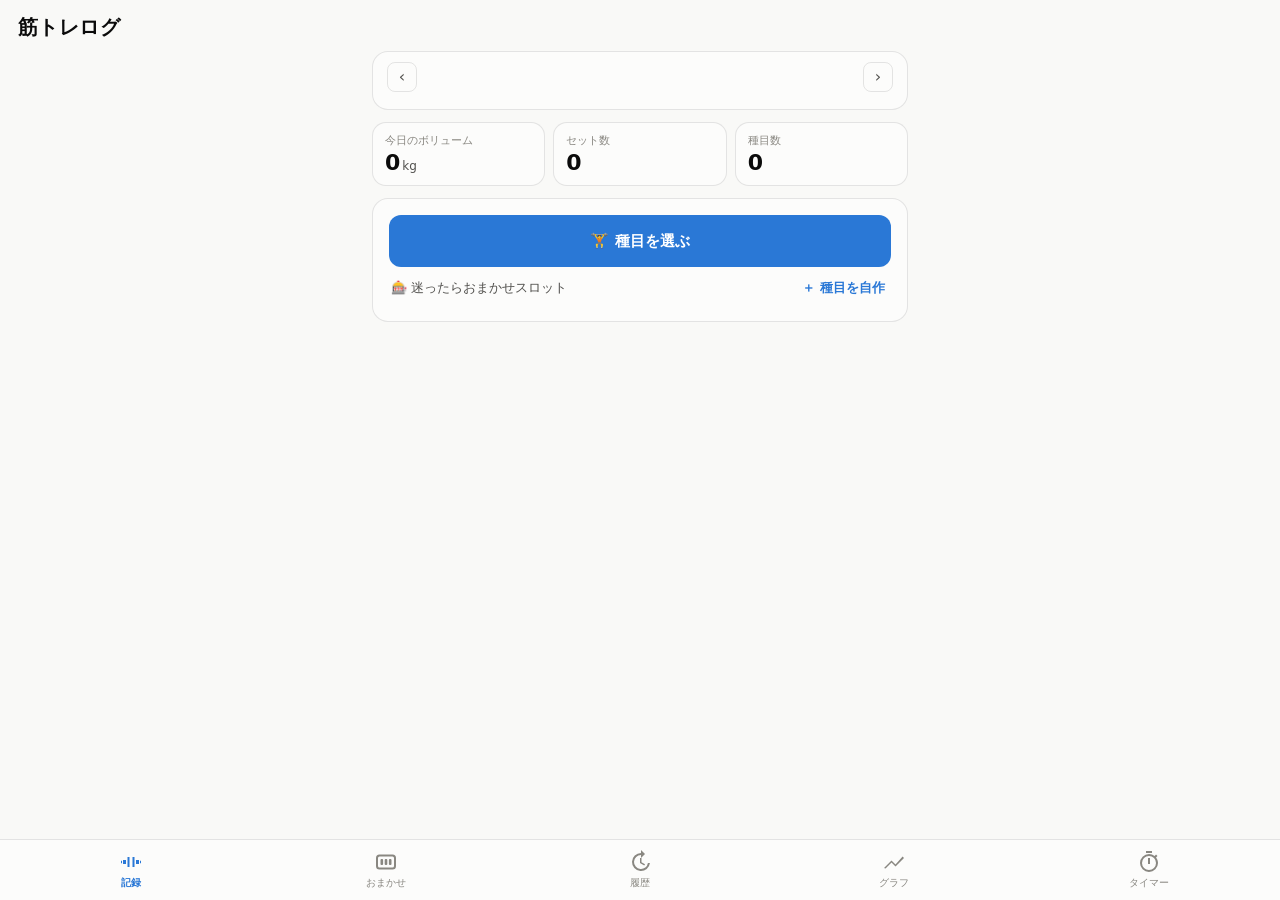
==== commit eca3628a: "Fix horizontal overflow on detail page; responsive visuals down to 320px" ====
--- a/index.html
+++ b/index.html
@@ -13,7 +13,7 @@
 <meta name="mobile-web-app-capable" content="yes">
 <meta name="apple-mobile-web-app-status-bar-style" content="black-translucent">
 <meta name="apple-mobile-web-app-title" content="筋トレ">
-<link rel="stylesheet" href="style.css?v=24">
+<link rel="stylesheet" href="style.css?v=25">
 </head>
 <body>
 
@@ -280,6 +280,7 @@
       <div class="detail-muscle" id="muscleMap"></div>
     </div>
     <div class="muscle-label" id="muscleLabel"></div>
+    <div class="photo-credit" id="muscleCredit"></div>
     <div class="stat-row">
       <div class="stat-tile"><div class="stat-label">自己ベスト</div><div class="stat-value stat-value-sm" id="dBest">–</div></div>
       <div class="stat-tile"><div class="stat-label">推定1RM</div><div class="stat-value stat-value-sm" id="dE1rm">–</div></div>
@@ -365,8 +366,8 @@
 
 <div class="toast" id="toast" hidden></div>
 
-<script src="icons.js?v=24"></script>
-<script src="muscle.js?v=24"></script>
-<script src="app.js?v=24"></script>
+<script src="icons.js?v=25"></script>
+<script src="muscle.js?v=25"></script>
+<script src="app.js?v=25"></script>
 </body>
 </html>
--- a/style.css
+++ b/style.css
@@ -310,13 +310,13 @@
 .detail-h2 { font-size: 14px; font-weight: 700; margin: 6px 0 2px; }
 .detail-video { margin: 2px 0 6px; }
 .detail-visual {
-  display: flex; justify-content: space-around; align-items: center;
-  gap: 8px; padding: 6px 0 2px;
-}
-.detail-anim { position: relative; flex-shrink: 0; }
+  display: flex; justify-content: center; align-items: center;
+  gap: 8px; padding: 6px 0 2px; min-width: 0;
+}
+.detail-anim { position: relative; flex: 0 1 auto; min-width: 0; }
 /* 実写フォーム画像 (開始⇄終了クロスフェード) */
 .anim-photo {
-  position: relative; width: 148px; height: 128px;
+  position: relative; width: min(148px, 40vw); height: min(128px, 35vw);
   background: #fff; border-radius: 12px; border: 1px solid var(--border);
   overflow: hidden;
 }
@@ -336,15 +336,15 @@
   50% { transform: scale(1.06); }
 }
 /* フォームアニメも「白グレーの体 + 効く部位だけ赤」で筋肉マップとお揃いに */
-.detail-anim svg { width: 124px; height: 124px; color: var(--text-muted); display: block; }
+.detail-anim svg { width: min(124px, 34vw); height: min(124px, 34vw); color: var(--text-muted); display: block; }
 .detail-anim::after {
   content: "フォーム"; position: absolute; bottom: -4px; left: 50%; transform: translateX(-50%);
   font-size: 10px; color: var(--text-muted); white-space: nowrap;
 }
-.detail-muscle { flex-shrink: 0; }
-.detail-muscle > svg { width: 150px; height: 116px; display: block; }
-.photo-wrap { display: flex; justify-content: center; gap: 12px; align-items: flex-end; }
-.photo-body { position: relative; height: 150px; }
+.detail-muscle { flex: 0 1 auto; min-width: 0; }
+.detail-muscle > svg { width: min(150px, 40vw); height: min(116px, 31vw); display: block; }
+.photo-wrap { display: flex; justify-content: center; gap: 10px; align-items: flex-end; }
+.photo-body { position: relative; height: min(146px, 38vw); }
 .photo-body img { height: 100%; width: auto; display: block; }
 .photo-ov { position: absolute; inset: 0; width: 100%; height: 100%; }
 .pm {
@@ -360,7 +360,10 @@
   position: absolute; bottom: -12px; left: 50%; transform: translateX(-50%);
   font-size: 9px; color: var(--text-muted);
 }
-.photo-credit { text-align: center; font-size: 8.5px; color: var(--text-muted); margin-top: 14px; }
+.photo-credit {
+  text-align: center; font-size: 9px; color: var(--text-muted);
+  margin: 12px 0 4px; line-height: 1.5;
+}
 .muscle-label {
   font-size: 12px; color: var(--text-secondary); text-align: center;
   margin: 6px 0 8px; line-height: 1.6;
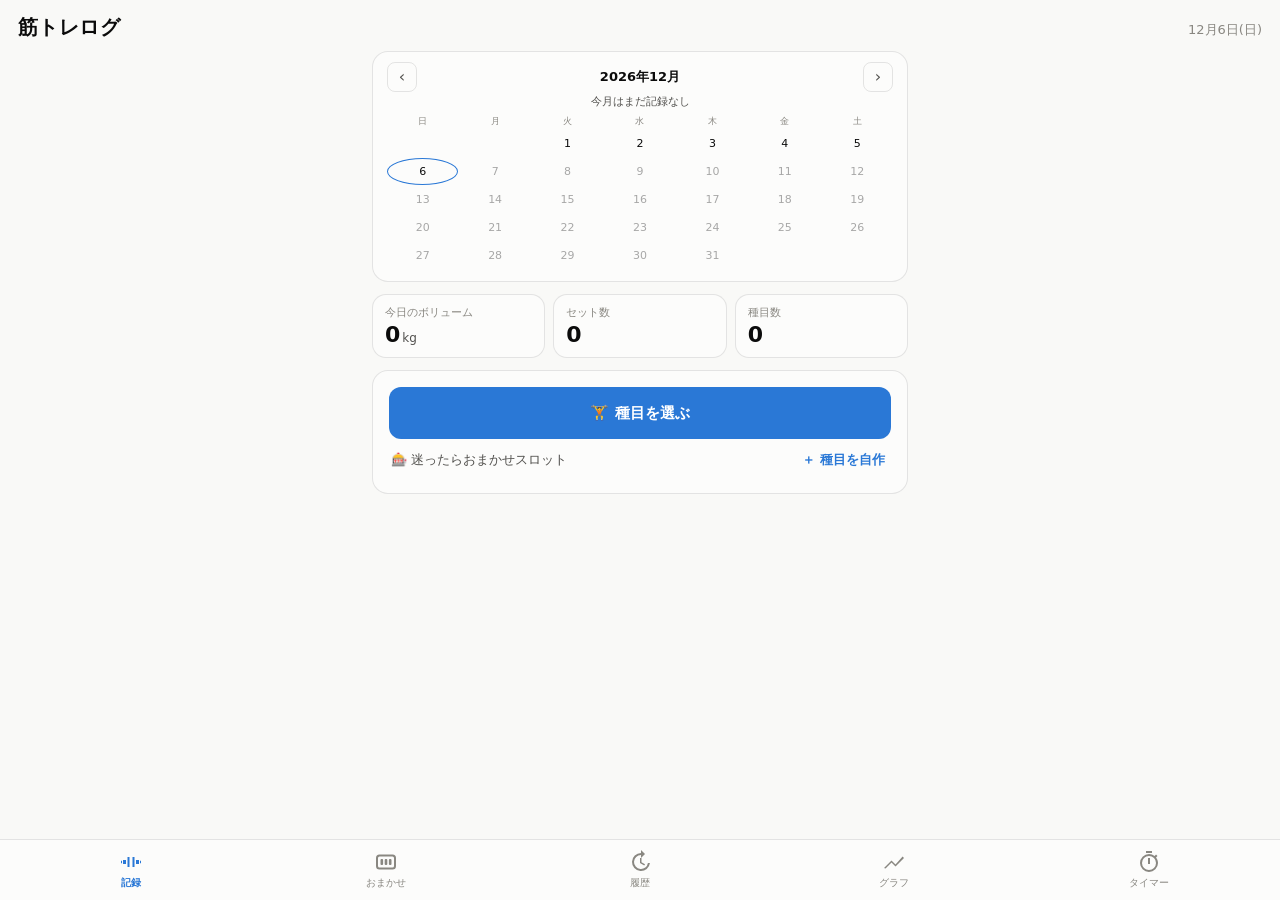
==== commit 1a95df43: "Fix critical: initUI never ran without ?demo=1; guard wipe in demo mode" ====
--- a/index.html
+++ b/index.html
@@ -13,7 +13,32 @@
 <meta name="mobile-web-app-capable" content="yes">
 <meta name="apple-mobile-web-app-status-bar-style" content="black-translucent">
 <meta name="apple-mobile-web-app-title" content="筋トレ">
-<link rel="stylesheet" href="style.css?v=25">
+<!-- iOS 起動画面 -->
+<link rel="apple-touch-startup-image" href="splash/splash-1290x2796-light.png" media="(prefers-color-scheme: light) and (device-width: 430px) and (device-height: 932px) and (-webkit-device-pixel-ratio: 3) and (orientation: portrait)">
+<link rel="apple-touch-startup-image" href="splash/splash-1290x2796-dark.png" media="(prefers-color-scheme: dark) and (device-width: 430px) and (device-height: 932px) and (-webkit-device-pixel-ratio: 3) and (orientation: portrait)">
+<link rel="apple-touch-startup-image" href="splash/splash-1179x2556-light.png" media="(prefers-color-scheme: light) and (device-width: 393px) and (device-height: 852px) and (-webkit-device-pixel-ratio: 3) and (orientation: portrait)">
+<link rel="apple-touch-startup-image" href="splash/splash-1179x2556-dark.png" media="(prefers-color-scheme: dark) and (device-width: 393px) and (device-height: 852px) and (-webkit-device-pixel-ratio: 3) and (orientation: portrait)">
+<link rel="apple-touch-startup-image" href="splash/splash-1284x2778-light.png" media="(prefers-color-scheme: light) and (device-width: 428px) and (device-height: 926px) and (-webkit-device-pixel-ratio: 3) and (orientation: portrait)">
+<link rel="apple-touch-startup-image" href="splash/splash-1284x2778-dark.png" media="(prefers-color-scheme: dark) and (device-width: 428px) and (device-height: 926px) and (-webkit-device-pixel-ratio: 3) and (orientation: portrait)">
+<link rel="apple-touch-startup-image" href="splash/splash-1170x2532-light.png" media="(prefers-color-scheme: light) and (device-width: 390px) and (device-height: 844px) and (-webkit-device-pixel-ratio: 3) and (orientation: portrait)">
+<link rel="apple-touch-startup-image" href="splash/splash-1170x2532-dark.png" media="(prefers-color-scheme: dark) and (device-width: 390px) and (device-height: 844px) and (-webkit-device-pixel-ratio: 3) and (orientation: portrait)">
+<link rel="apple-touch-startup-image" href="splash/splash-1125x2436-light.png" media="(prefers-color-scheme: light) and (device-width: 375px) and (device-height: 812px) and (-webkit-device-pixel-ratio: 3) and (orientation: portrait)">
+<link rel="apple-touch-startup-image" href="splash/splash-1125x2436-dark.png" media="(prefers-color-scheme: dark) and (device-width: 375px) and (device-height: 812px) and (-webkit-device-pixel-ratio: 3) and (orientation: portrait)">
+<link rel="apple-touch-startup-image" href="splash/splash-1242x2688-light.png" media="(prefers-color-scheme: light) and (device-width: 414px) and (device-height: 896px) and (-webkit-device-pixel-ratio: 3) and (orientation: portrait)">
+<link rel="apple-touch-startup-image" href="splash/splash-1242x2688-dark.png" media="(prefers-color-scheme: dark) and (device-width: 414px) and (device-height: 896px) and (-webkit-device-pixel-ratio: 3) and (orientation: portrait)">
+<link rel="apple-touch-startup-image" href="splash/splash-828x1792-light.png" media="(prefers-color-scheme: light) and (device-width: 414px) and (device-height: 896px) and (-webkit-device-pixel-ratio: 2) and (orientation: portrait)">
+<link rel="apple-touch-startup-image" href="splash/splash-828x1792-dark.png" media="(prefers-color-scheme: dark) and (device-width: 414px) and (device-height: 896px) and (-webkit-device-pixel-ratio: 2) and (orientation: portrait)">
+<link rel="apple-touch-startup-image" href="splash/splash-750x1334-light.png" media="(prefers-color-scheme: light) and (device-width: 375px) and (device-height: 667px) and (-webkit-device-pixel-ratio: 2) and (orientation: portrait)">
+<link rel="apple-touch-startup-image" href="splash/splash-750x1334-dark.png" media="(prefers-color-scheme: dark) and (device-width: 375px) and (device-height: 667px) and (-webkit-device-pixel-ratio: 2) and (orientation: portrait)">
+<link rel="apple-touch-startup-image" href="splash/splash-1242x2208-light.png" media="(prefers-color-scheme: light) and (device-width: 414px) and (device-height: 736px) and (-webkit-device-pixel-ratio: 3) and (orientation: portrait)">
+<link rel="apple-touch-startup-image" href="splash/splash-1242x2208-dark.png" media="(prefers-color-scheme: dark) and (device-width: 414px) and (device-height: 736px) and (-webkit-device-pixel-ratio: 3) and (orientation: portrait)">
+<link rel="apple-touch-startup-image" href="splash/splash-1620x2160-light.png" media="(prefers-color-scheme: light) and (device-width: 810px) and (device-height: 1080px) and (-webkit-device-pixel-ratio: 2) and (orientation: portrait)">
+<link rel="apple-touch-startup-image" href="splash/splash-1620x2160-dark.png" media="(prefers-color-scheme: dark) and (device-width: 810px) and (device-height: 1080px) and (-webkit-device-pixel-ratio: 2) and (orientation: portrait)">
+<link rel="apple-touch-startup-image" href="splash/splash-1668x2388-light.png" media="(prefers-color-scheme: light) and (device-width: 834px) and (device-height: 1194px) and (-webkit-device-pixel-ratio: 2) and (orientation: portrait)">
+<link rel="apple-touch-startup-image" href="splash/splash-1668x2388-dark.png" media="(prefers-color-scheme: dark) and (device-width: 834px) and (device-height: 1194px) and (-webkit-device-pixel-ratio: 2) and (orientation: portrait)">
+<link rel="apple-touch-startup-image" href="splash/splash-2048x2732-light.png" media="(prefers-color-scheme: light) and (device-width: 1024px) and (device-height: 1366px) and (-webkit-device-pixel-ratio: 2) and (orientation: portrait)">
+<link rel="apple-touch-startup-image" href="splash/splash-2048x2732-dark.png" media="(prefers-color-scheme: dark) and (device-width: 1024px) and (device-height: 1366px) and (-webkit-device-pixel-ratio: 2) and (orientation: portrait)">
+<link rel="stylesheet" href="style.css?v=27">
 </head>
 <body>
 
@@ -364,10 +389,22 @@
   </div>
 </div>
 
+<!-- iOS Safari 用インストール案内 -->
+<div class="ios-install" id="iosInstall" hidden>
+  <div class="ios-install-inner">
+    <img src="icon-192.png" alt="" class="ios-install-icon">
+    <div class="ios-install-txt">
+      <b>ホーム画面に追加するとアプリになります</b>
+      <span>下の <span class="ios-share">􀈂</span> 共有ボタン → 「ホーム画面に追加」<br>オフラインで使え、タイマー通知も届きます</span>
+    </div>
+    <button class="ios-install-close" id="iosInstallClose" aria-label="閉じる">✕</button>
+  </div>
+</div>
+
 <div class="toast" id="toast" hidden></div>
 
-<script src="icons.js?v=25"></script>
-<script src="muscle.js?v=25"></script>
-<script src="app.js?v=25"></script>
+<script src="icons.js?v=27"></script>
+<script src="muscle.js?v=27"></script>
+<script src="app.js?v=27"></script>
 </body>
 </html>
--- a/style.css
+++ b/style.css
@@ -537,6 +537,28 @@
 }
 
 /* ===== toast ===== */
+/* ===== iOS インストール案内 ===== */
+.ios-install {
+  position: fixed; left: 10px; right: 10px;
+  bottom: calc(78px + env(safe-area-inset-bottom));
+  z-index: 55; animation: ios-pop 0.35s ease-out;
+}
+@keyframes ios-pop { from { opacity: 0; transform: translateY(14px); } to { opacity: 1; transform: none; } }
+.ios-install-inner {
+  display: flex; align-items: center; gap: 11px;
+  background: var(--surface-1); border: 1px solid var(--accent);
+  border-radius: 16px; padding: 12px 13px;
+  box-shadow: 0 8px 26px rgba(0, 0, 0, 0.32);
+}
+.ios-install-icon { width: 42px; height: 42px; border-radius: 10px; flex-shrink: 0; }
+.ios-install-txt { flex: 1; min-width: 0; font-size: 11.5px; color: var(--text-secondary); line-height: 1.55; }
+.ios-install-txt b { display: block; font-size: 13px; color: var(--text-primary); margin-bottom: 2px; }
+.ios-share { color: var(--accent); font-weight: 700; }
+.ios-install-close {
+  border: none; background: none; color: var(--text-muted);
+  font-size: 15px; padding: 6px; flex-shrink: 0; align-self: flex-start;
+}
+
 .toast {
   position: fixed; left: 50%; transform: translateX(-50%);
   bottom: calc(88px + env(safe-area-inset-bottom));
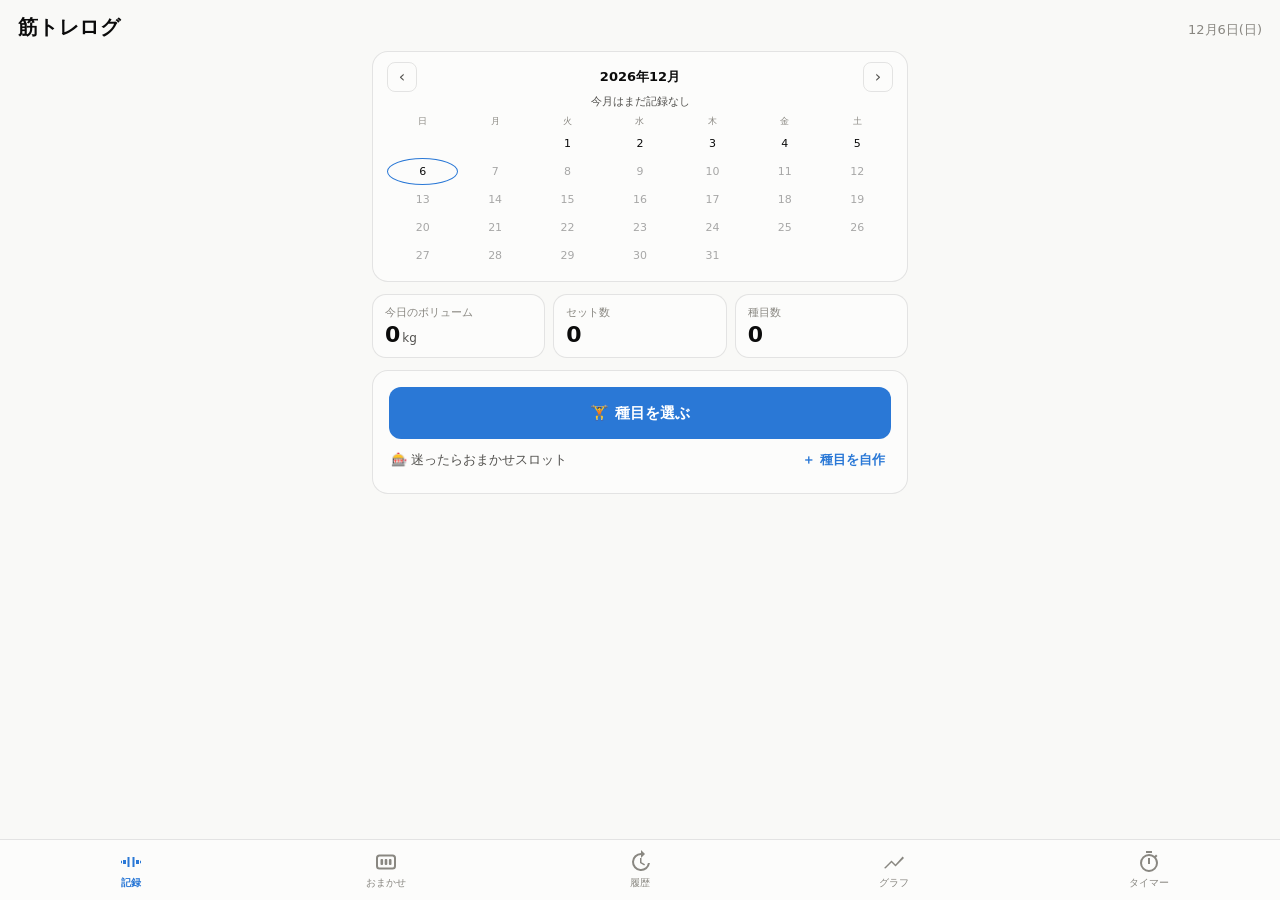
==== commit ed41c2ff: "Fix timer ring span, wakelock re-acquire, demo data isolation, banner z-index, add splash for iPhone" ====
--- a/index.html
+++ b/index.html
@@ -14,10 +14,16 @@
 <meta name="apple-mobile-web-app-status-bar-style" content="black-translucent">
 <meta name="apple-mobile-web-app-title" content="筋トレ">
 <!-- iOS 起動画面 -->
+<link rel="apple-touch-startup-image" href="splash/splash-1320x2868-light.png" media="(prefers-color-scheme: light) and (device-width: 440px) and (device-height: 956px) and (-webkit-device-pixel-ratio: 3) and (orientation: portrait)">
+<link rel="apple-touch-startup-image" href="splash/splash-1320x2868-dark.png" media="(prefers-color-scheme: dark) and (device-width: 440px) and (device-height: 956px) and (-webkit-device-pixel-ratio: 3) and (orientation: portrait)">
+<link rel="apple-touch-startup-image" href="splash/splash-1206x2622-light.png" media="(prefers-color-scheme: light) and (device-width: 402px) and (device-height: 874px) and (-webkit-device-pixel-ratio: 3) and (orientation: portrait)">
+<link rel="apple-touch-startup-image" href="splash/splash-1206x2622-dark.png" media="(prefers-color-scheme: dark) and (device-width: 402px) and (device-height: 874px) and (-webkit-device-pixel-ratio: 3) and (orientation: portrait)">
 <link rel="apple-touch-startup-image" href="splash/splash-1290x2796-light.png" media="(prefers-color-scheme: light) and (device-width: 430px) and (device-height: 932px) and (-webkit-device-pixel-ratio: 3) and (orientation: portrait)">
 <link rel="apple-touch-startup-image" href="splash/splash-1290x2796-dark.png" media="(prefers-color-scheme: dark) and (device-width: 430px) and (device-height: 932px) and (-webkit-device-pixel-ratio: 3) and (orientation: portrait)">
 <link rel="apple-touch-startup-image" href="splash/splash-1179x2556-light.png" media="(prefers-color-scheme: light) and (device-width: 393px) and (device-height: 852px) and (-webkit-device-pixel-ratio: 3) and (orientation: portrait)">
 <link rel="apple-touch-startup-image" href="splash/splash-1179x2556-dark.png" media="(prefers-color-scheme: dark) and (device-width: 393px) and (device-height: 852px) and (-webkit-device-pixel-ratio: 3) and (orientation: portrait)">
+<link rel="apple-touch-startup-image" href="splash/splash-1260x2736-light.png" media="(prefers-color-scheme: light) and (device-width: 420px) and (device-height: 912px) and (-webkit-device-pixel-ratio: 3) and (orientation: portrait)">
+<link rel="apple-touch-startup-image" href="splash/splash-1260x2736-dark.png" media="(prefers-color-scheme: dark) and (device-width: 420px) and (device-height: 912px) and (-webkit-device-pixel-ratio: 3) and (orientation: portrait)">
 <link rel="apple-touch-startup-image" href="splash/splash-1284x2778-light.png" media="(prefers-color-scheme: light) and (device-width: 428px) and (device-height: 926px) and (-webkit-device-pixel-ratio: 3) and (orientation: portrait)">
 <link rel="apple-touch-startup-image" href="splash/splash-1284x2778-dark.png" media="(prefers-color-scheme: dark) and (device-width: 428px) and (device-height: 926px) and (-webkit-device-pixel-ratio: 3) and (orientation: portrait)">
 <link rel="apple-touch-startup-image" href="splash/splash-1170x2532-light.png" media="(prefers-color-scheme: light) and (device-width: 390px) and (device-height: 844px) and (-webkit-device-pixel-ratio: 3) and (orientation: portrait)">
@@ -32,13 +38,21 @@
 <link rel="apple-touch-startup-image" href="splash/splash-750x1334-dark.png" media="(prefers-color-scheme: dark) and (device-width: 375px) and (device-height: 667px) and (-webkit-device-pixel-ratio: 2) and (orientation: portrait)">
 <link rel="apple-touch-startup-image" href="splash/splash-1242x2208-light.png" media="(prefers-color-scheme: light) and (device-width: 414px) and (device-height: 736px) and (-webkit-device-pixel-ratio: 3) and (orientation: portrait)">
 <link rel="apple-touch-startup-image" href="splash/splash-1242x2208-dark.png" media="(prefers-color-scheme: dark) and (device-width: 414px) and (device-height: 736px) and (-webkit-device-pixel-ratio: 3) and (orientation: portrait)">
+<link rel="apple-touch-startup-image" href="splash/splash-1488x2266-light.png" media="(prefers-color-scheme: light) and (device-width: 744px) and (device-height: 1133px) and (-webkit-device-pixel-ratio: 2) and (orientation: portrait)">
+<link rel="apple-touch-startup-image" href="splash/splash-1488x2266-dark.png" media="(prefers-color-scheme: dark) and (device-width: 744px) and (device-height: 1133px) and (-webkit-device-pixel-ratio: 2) and (orientation: portrait)">
+<link rel="apple-touch-startup-image" href="splash/splash-1640x2360-light.png" media="(prefers-color-scheme: light) and (device-width: 820px) and (device-height: 1180px) and (-webkit-device-pixel-ratio: 2) and (orientation: portrait)">
+<link rel="apple-touch-startup-image" href="splash/splash-1640x2360-dark.png" media="(prefers-color-scheme: dark) and (device-width: 820px) and (device-height: 1180px) and (-webkit-device-pixel-ratio: 2) and (orientation: portrait)">
 <link rel="apple-touch-startup-image" href="splash/splash-1620x2160-light.png" media="(prefers-color-scheme: light) and (device-width: 810px) and (device-height: 1080px) and (-webkit-device-pixel-ratio: 2) and (orientation: portrait)">
 <link rel="apple-touch-startup-image" href="splash/splash-1620x2160-dark.png" media="(prefers-color-scheme: dark) and (device-width: 810px) and (device-height: 1080px) and (-webkit-device-pixel-ratio: 2) and (orientation: portrait)">
 <link rel="apple-touch-startup-image" href="splash/splash-1668x2388-light.png" media="(prefers-color-scheme: light) and (device-width: 834px) and (device-height: 1194px) and (-webkit-device-pixel-ratio: 2) and (orientation: portrait)">
 <link rel="apple-touch-startup-image" href="splash/splash-1668x2388-dark.png" media="(prefers-color-scheme: dark) and (device-width: 834px) and (device-height: 1194px) and (-webkit-device-pixel-ratio: 2) and (orientation: portrait)">
+<link rel="apple-touch-startup-image" href="splash/splash-1668x2420-light.png" media="(prefers-color-scheme: light) and (device-width: 834px) and (device-height: 1210px) and (-webkit-device-pixel-ratio: 2) and (orientation: portrait)">
+<link rel="apple-touch-startup-image" href="splash/splash-1668x2420-dark.png" media="(prefers-color-scheme: dark) and (device-width: 834px) and (device-height: 1210px) and (-webkit-device-pixel-ratio: 2) and (orientation: portrait)">
 <link rel="apple-touch-startup-image" href="splash/splash-2048x2732-light.png" media="(prefers-color-scheme: light) and (device-width: 1024px) and (device-height: 1366px) and (-webkit-device-pixel-ratio: 2) and (orientation: portrait)">
 <link rel="apple-touch-startup-image" href="splash/splash-2048x2732-dark.png" media="(prefers-color-scheme: dark) and (device-width: 1024px) and (device-height: 1366px) and (-webkit-device-pixel-ratio: 2) and (orientation: portrait)">
-<link rel="stylesheet" href="style.css?v=27">
+<link rel="apple-touch-startup-image" href="splash/splash-2064x2752-light.png" media="(prefers-color-scheme: light) and (device-width: 1032px) and (device-height: 1376px) and (-webkit-device-pixel-ratio: 2) and (orientation: portrait)">
+<link rel="apple-touch-startup-image" href="splash/splash-2064x2752-dark.png" media="(prefers-color-scheme: dark) and (device-width: 1032px) and (device-height: 1376px) and (-webkit-device-pixel-ratio: 2) and (orientation: portrait)">
+<link rel="stylesheet" href="style.css?v=28">
 </head>
 <body>
 
@@ -403,8 +417,8 @@
 
 <div class="toast" id="toast" hidden></div>
 
-<script src="icons.js?v=27"></script>
-<script src="muscle.js?v=27"></script>
-<script src="app.js?v=27"></script>
+<script src="icons.js?v=28"></script>
+<script src="muscle.js?v=28"></script>
+<script src="app.js?v=28"></script>
 </body>
 </html>
--- a/style.css
+++ b/style.css
@@ -538,10 +538,11 @@
 
 /* ===== toast ===== */
 /* ===== iOS インストール案内 ===== */
+/* z-index 40: ナビ(20)やタイマーピル(30)より上、サブページ(45)やモーダル(50)より下 */
 .ios-install {
   position: fixed; left: 10px; right: 10px;
-  bottom: calc(78px + env(safe-area-inset-bottom));
-  z-index: 55; animation: ios-pop 0.35s ease-out;
+  bottom: calc(128px + env(safe-area-inset-bottom));
+  z-index: 40; animation: ios-pop 0.35s ease-out;
 }
 @keyframes ios-pop { from { opacity: 0; transform: translateY(14px); } to { opacity: 1; transform: none; } }
 .ios-install-inner {
